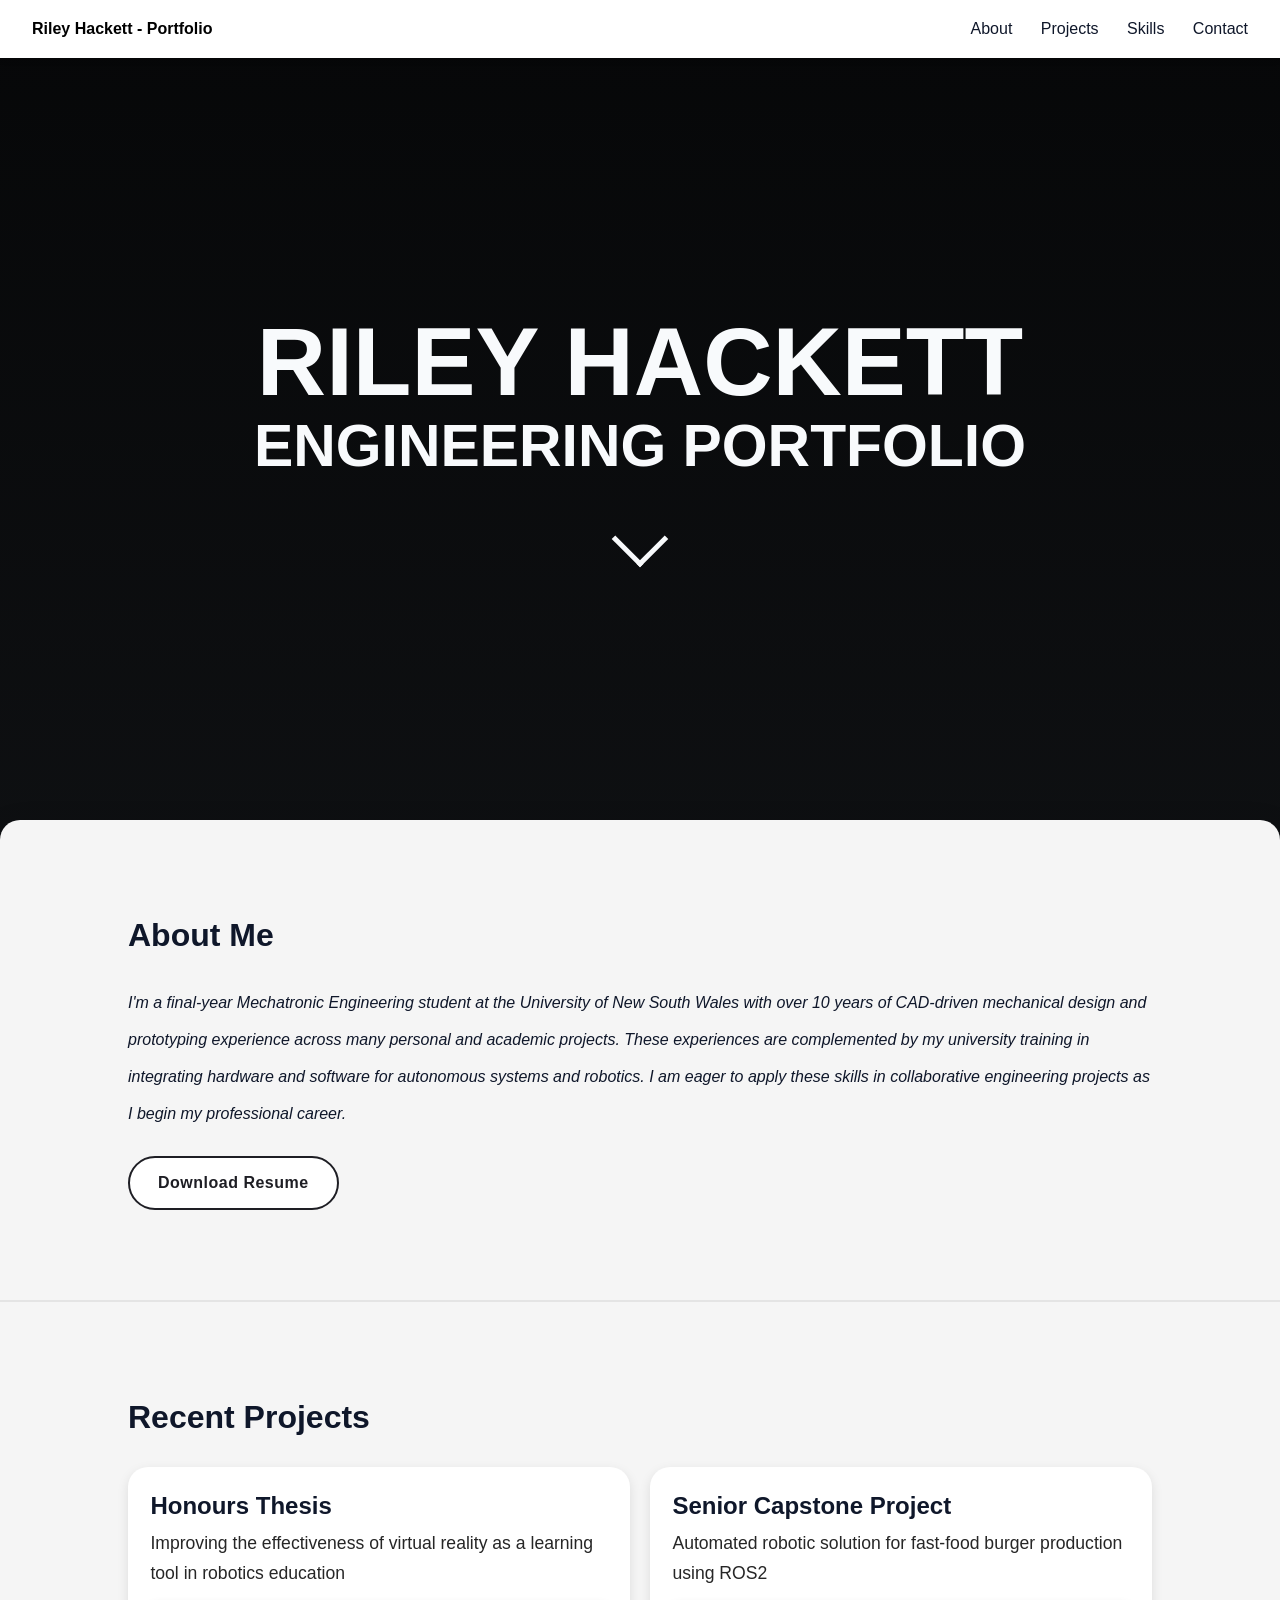
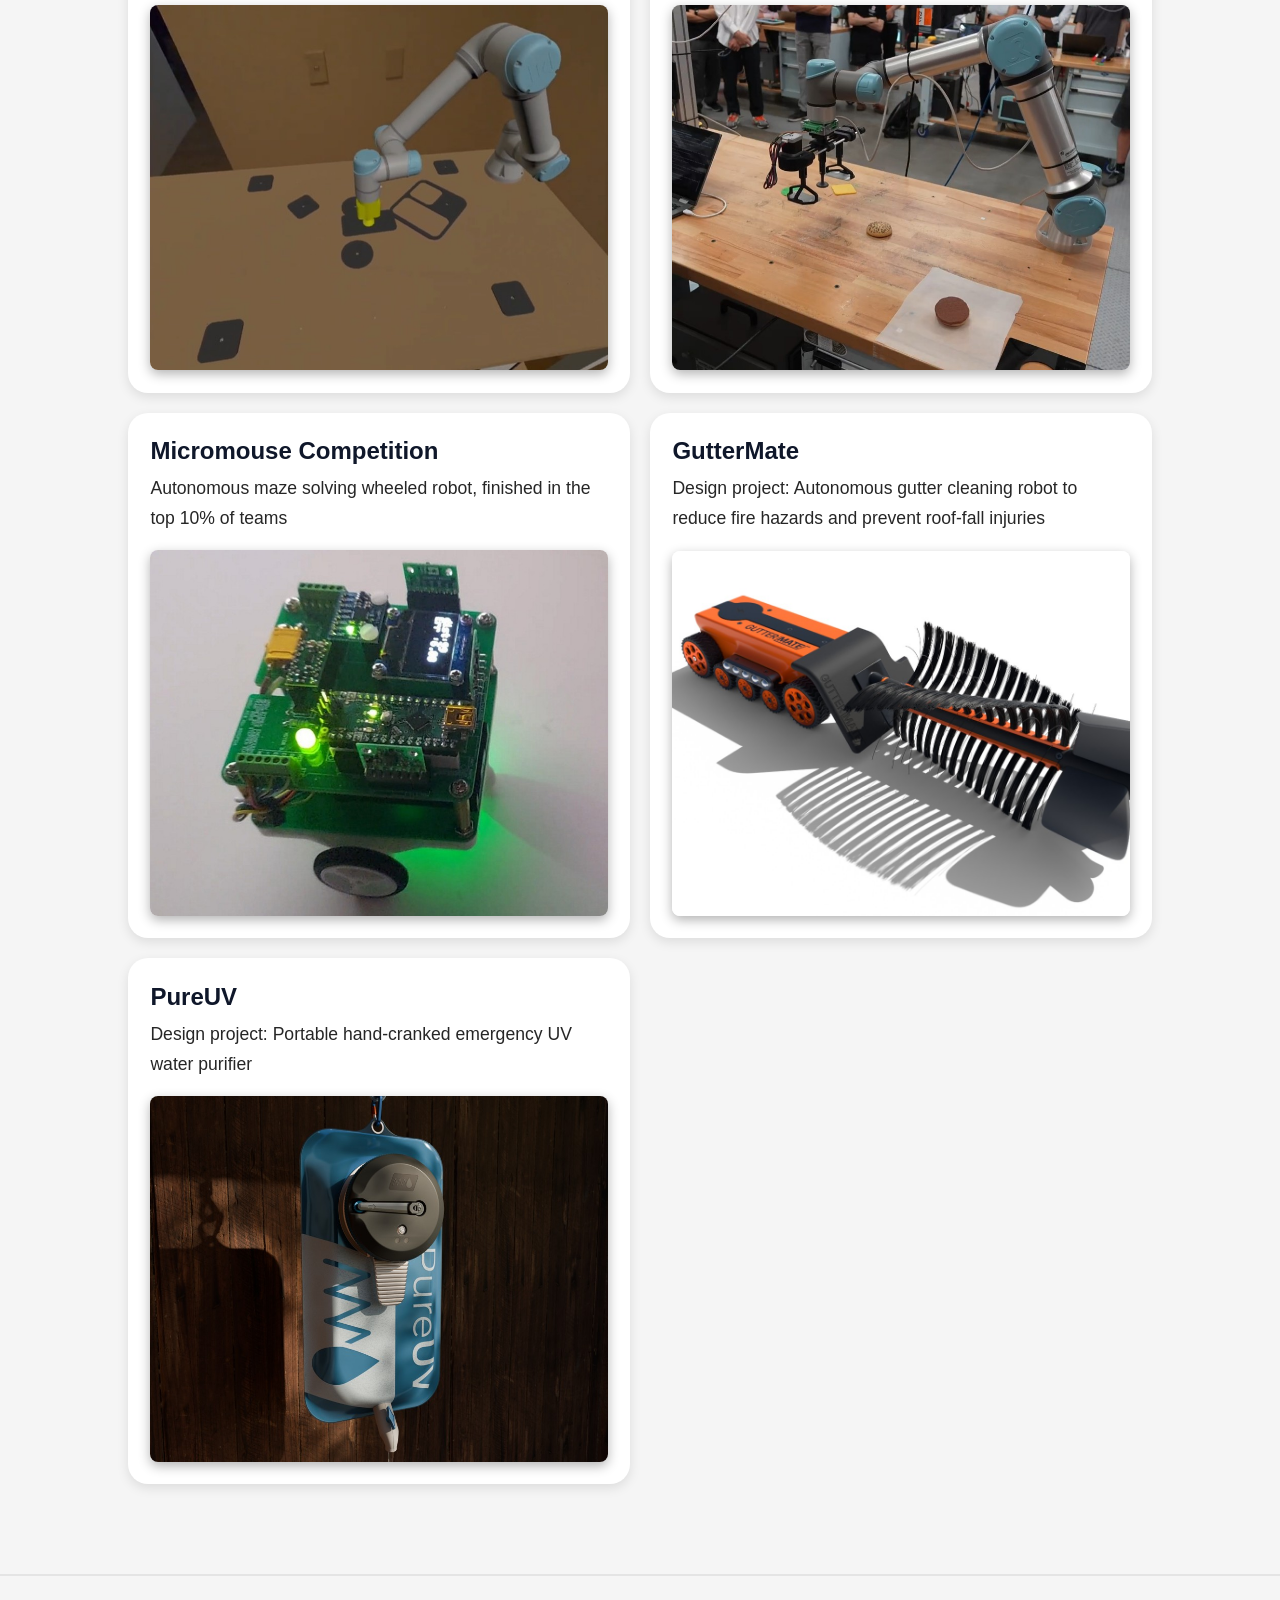
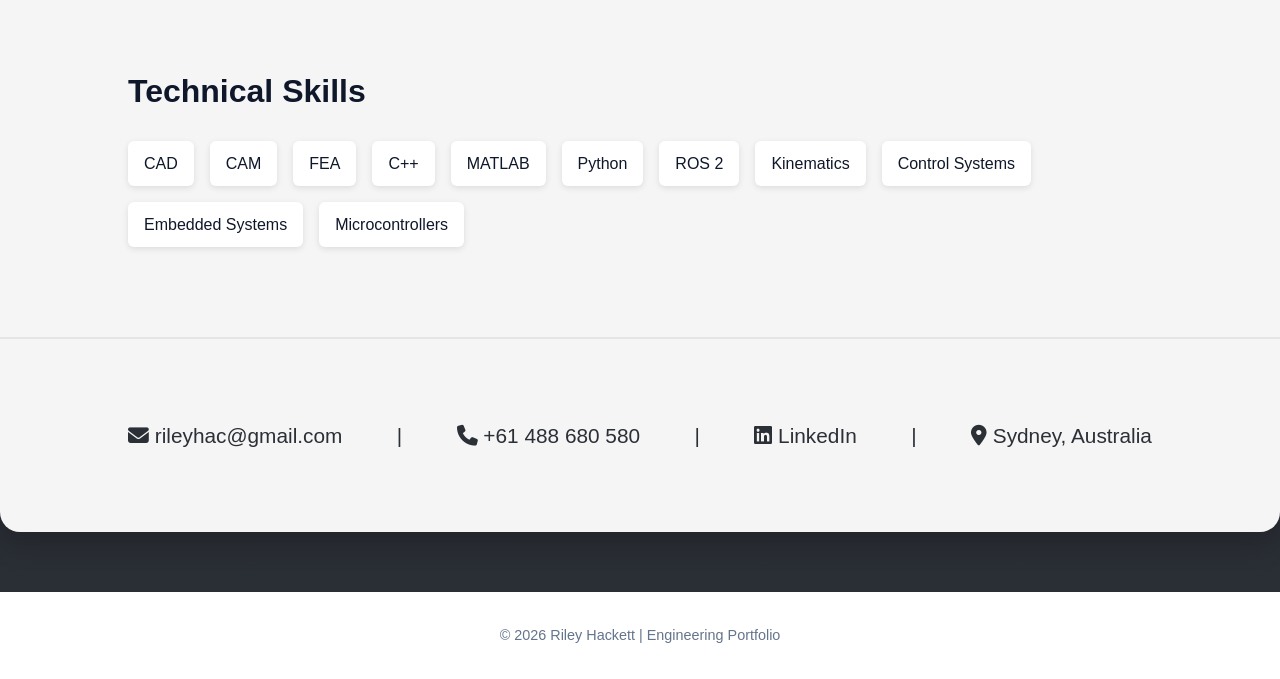
==== index1.html @ 7ede51b1 "Update and rename index.html to index1.html" ====
<!DOCTYPE html>
<html lang="en">
<head>
    <meta charset="UTF-8">
    <meta name="viewport" content="width=device-width, initial-scale=1.0">
    <title>Riley Hackett | Engineering Portfolio</title>
    <link rel="stylesheet" href="style.css">
    <link rel="stylesheet" href="https://cdnjs.cloudflare.com/ajax/libs/font-awesome/6.4.0/css/all.min.css">
    
</head>

<body>

    <nav>
        <div><strong>Riley Hackett - Portfolio</strong></div>
        <div>
            <a href="#about" id="nav-about">About</a>
            <a href="#projects">Projects</a>
            <a href="#skills">Skills</a>
            <a href="#contact">Contact</a>
        </div>
    </nav>

    <section class="hero">
        <h1><strong>RILEY HACKETT</strong></h1>
        <h2><strong>ENGINEERING PORTFOLIO</strong></h2>


        <a class="custom-btn" id="scroll-btn">
            <span class="arrow"></span>
        </a>

        <script>
            document.addEventListener("DOMContentLoaded", function () {

                function scrollToAbout(e) {
                    e.preventDefault();

                    document.getElementById("about").scrollIntoView({
                        behavior: "smooth",
                        block: "center"
                    });
                }

                // Arrow button
                document.getElementById("scroll-btn")
                    .addEventListener("click", scrollToAbout);

                // Nav About link
                document.getElementById("nav-about")
                    .addEventListener("click", scrollToAbout);

            });
        </script>

    </section>

    <div class="main-content">
        <section id="about">
            <h2 class="section-title">About Me</h2>
            <p><em>
                I'm a final-year Mechatronic Engineering student at the University of New South Wales with over 10 years of CAD-driven mechanical design and prototyping experience across many personal 
                and academic projects. These experiences are complemented by my university training in integrating hardware and software 
                for autonomous systems and robotics. I am eager to apply these skills in collaborative engineering projects as I begin my professional career.
            </em></p>
            <a href="Riley Hackett - Resume.pdf" class="resume-btn" target="_blank" download>
                Download Resume
            </a>
        </section>


        <section id="projects">
            <h2 class="section-title">Recent Projects</h2>

            <div class="projects-grid">

                <a href="projects/project1.html" class="project-card">
                    <h3>Honours Thesis</h3>
                    <p>Improving the effectiveness of virtual reality as a learning tool in robotics education</p>
                    <img src="resources\Thesis_Sample.jpg" alt="Project 1 Render" class="project-image">
                </a>

                <a href="projects/project2.html" class="project-card">
                    <h3>Senior Capstone Project</h3>
                    <p>Automated robotic solution for fast-food burger production using ROS2</p>
                    <img src="resources\Capstone_Sample.jpg" alt="Project 2 Render" class="project-image">
                </a>

                <a href="projects/project3.html" class="project-card">
                    <h3>Micromouse Competition</h3>
                    <p>Autonomous maze solving wheeled robot, finished in the top 10% of teams</p>
                    <img src="resources\Micromouse_Sample.jpg" alt="Project 3 Render" class="project-image">
                </a>

                <a href="projects/project4.html" class="project-card">
                    <h3>GutterMate</h3>
                    <p>Design project: Autonomous gutter cleaning robot to reduce fire hazards and prevent roof-fall injuries</p>
                    <img src="resources\Guttermate_Sample.jpg" alt="Project 4 Render" class="project-image">
                </a>

                <a href="projects/project5.html" class="project-card">
                    <h3>PureUV</h3>
                    <p>Design project: Portable hand-cranked emergency UV water purifier</p>
                    <img src="resources\PureUV_Sample.jpg" alt="Project 5 Render" class="project-image">
                </a>

            </div>
        </section>

        <section id="skills">
            <h2 class="section-title">Technical Skills</h2>
            <div class="skills-list">
                <div class="skill">CAD</div>
                <div class="skill">CAM</div>
                <div class="skill">FEA</div>
                <div class="skill">C++</div>
                <div class="skill">MATLAB</div>
                <div class="skill">Python</div>
                <div class="skill">ROS 2</div>
                <div class="skill">Kinematics</div>
                <div class="skill">Control Systems</div>
                <div class="skill">Embedded Systems</div>
                <div class="skill">Microcontrollers</div>
            </div>
        </section>

        <section id="contact">
            
            <div class="contact-links">
                <span><i class="fas fa-envelope"></i> rileyhac@gmail.com</span>
                <span class="separator">|</span>
                <span><i class="fas fa-phone"></i> +61 488 680 580</span>
                <span class="separator">|</span>
                <a href="https://www.linkedin.com/in/riley-hackett-a3109529b/" target="_blank" rel="noopener noreferrer"><i class="fab fa-linkedin"></i> LinkedIn</a>
                <span class="separator">|</span>
                <span><i class="fas fa-map-marker-alt"></i> Sydney, Australia</span>
            </div>
        </section>
    </div>
    



    <footer>
        © 2026 Riley Hackett | Engineering Portfolio
    </footer>

</body>
</html>
---- style.css ----
:root {
    --primary: #0f172a;
    --accent: #2563eb;
    --light: #f8fafc;
    --gray: #64748b;
    --bg1: #060708;
    --bg2: #2B2F36;
    --card: #F5F5F5;
    --resbtn: #1E1E24;
}

* {
    margin: 0;
    padding: 0;
    box-sizing: border-box;
    font-family: Arial, Helvetica, sans-serif;
}

body {
    background: linear-gradient(to bottom, var(--bg1), var(--bg2));
    color: var(--priamry);
    line-height: 1.6;
}

nav {
    position: fixed;
    width: 100%;
    background: white;
    padding: 1rem 2rem;
    display: flex;
    justify-content: space-between;
    align-items: center;
    box-shadow: 0 2px 8px rgba(0,0,0,0.05);
    z-index: 1000;
}

    nav a {
        text-decoration: none;
        color: var(--primary);
        margin-left: 1.5rem;
        font-weight: 500;
    }

        nav a:hover {
            color: var(--accent);
        }

section {
    padding: 90px 10%;
}

.hero {
    color: var(--light);
    min-height: 100vh;
    display: flex;
    flex-direction: column;
    justify-content: center;
    align-items: center;
    text-align: center;
}

    .hero h1 {
        font-size: 6rem;
        margin-bottom: 0;
        line-height: 1.1;
    }

    .hero h2 {
        margin-top: 0;
        font-size: 3.68rem;
        margin-bottom: 0rem;
        line-height: 1.1;
    }

    .hero p {
        margin-top: 20px;
        max-width: 600px;
        font-size: 2rem;
        color: var(--light);
    }

.section-title {
    font-size: 2rem;
    margin-bottom: 1.5rem;
}

.main-content {
    background-color: var(--card); /* white box */
    color: #0f172a; /* dark text inside main content */
    max-width: 1300px;
    margin: -80px auto 60px auto; /* negative top margin to slightly overlap hero */
    
    border-radius: 20px;
    box-shadow: 0 10px 30px rgba(0,0,0,0.2);
}

    .main-content p {
        line-height: 1.7;
    }

#about p {
    line-height: 2.3; /* more spacing between lines */
    
}


.skills-list {
    display: flex;
    flex-wrap: wrap;
    gap: 1rem;
}

.skill {
    background: white;
    padding: 0.6rem 1rem;
    border-radius: 6px;
    box-shadow: 0 2px 6px rgba(0,0,0,0.1);
}

.projects-grid {
    display: grid;
    grid-template-columns: repeat(2, 1fr); /* 2 columns */
    gap: 20px; /* spacing between cards */
    padding: 0rem 0;
}

@media (max-width: 768px) {
    .projects-grid {
        grid-template-columns: 1fr; /* single column on mobile */
    }
}

.project-card {
    background: white;
    border-radius: 20px;
    box-shadow: 0 4px 12px rgba(0,0,0,0.1);
    text-decoration: none;
    color: inherit;
    transition: transform 0.2s ease, box-shadow 0.2s ease;
    display: flex;
    flex-direction: column;
    padding: 1.4rem; /* <- buffer on all sides */
    box-sizing: border-box; /* ensures padding doesn't break card width */
    overflow: hidden;
}

    /* Hover effect */
    .project-card:hover {
        transform: translateY(-6px);
        box-shadow: 0 8px 18px rgba(0,0,0,0.08);
    }

    /* Image styling � scale without cropping */
    .project-card img {
        width: 100%;
        height: auto; /* maintain aspect ratio */
        display: block;
        border-radius: 8px;
        box-shadow: 0 4px 12px rgba(0, 0, 0, 0.3);
        margin-top: auto;
    }

    .project-card .card-content {
        padding: 1rem; /* space between text and card border */
        display: flex;
        flex-direction: column;
    }

    /* Maintain heading formatting */
    .project-card h3 {
        margin: 0rem 0 0 0;
        font-size: 1.5rem;
        line-height: 1.3;
        margin-bottom: 0.5rem;
    }

    /* Paragraph formatting */
    .project-card p {
        font-size: 1.1rem;
        color: #262626;
        margin-bottom: 1rem;
    }

.btn {
    display: inline-block;
    margin-top: 1.5rem;
    padding: 0.8rem 1.5rem;
    background: var(--accent);
    color: white;
    text-decoration: none;
    border-radius: 6px;
    font-weight: bold;
}

.resume-btn {
    display: inline-block;
    margin-top: 1.5rem;
    padding: 0.75rem 1.75rem;
    border: 2px solid var(--resbtn);
    border-radius: 999px; /* Makes it fully pill-shaped */

    background-color: white;
    color: var(--resbtn);
    font-weight: 600;
    letter-spacing: 0.5px;
    text-decoration: none;
    transition: all 0.25s ease;
}

    .resume-btn:hover {
        background-color: var(--resbtn);
        color: white;
        transform: translateY(-4px);
    }

/* Container for the arrow */
.custom-btn {
    display: inline-block;
    width: 80px;
    height: 80px;
    position: relative;
    margin-top: 2rem;
    cursor: pointer; /* show pointer on hover */
    animation: bounce 2s infinite;
    
}

    /* Circular background behind arrow */
    .custom-btn::before {
        content: "";
        position: absolute;
        left: 50%;
        top: 50%;
        width: 0;
        height: 0;
        background: var(--light); /* semi-transparent white */
        border-radius: 50%;
        transform: translate(-50%, -50%) scale(0);
        transition: width 0.3s ease, height 0.3s ease, transform 0.3s ease;
        z-index: 0; /* behind arrow */
    }

    /* Show circle on hover */
    .custom-btn:hover::before {
        width: 80px; /* slightly bigger than button */
        height: 80px;
        transform: translate(-50%, -55%) scale(1);
    }

    /* Actual arrow inside */
    .custom-btn .arrow {
        display: block;
        position: absolute;
        left: 50%;
        top: 10%;
        width: 40px;
        height: 40px;
        border-bottom: 5px solid var(--light);
        border-right: 5px solid var(--light);
        transform: translateX(-50%) rotate(45deg); /* rotate only the arrow */
        transition: border-color 0.3s ease;
        z-index: 1; /* ensure arrow is above the circle */
    }

    /* Change arrow color on hover */
    .custom-btn:hover .arrow {
        border-color: var(--bg1);
    }

/* Bounce animation */
@keyframes bounce {
    0%, 20%, 50%, 80%, 100% {
        transform: translateY(0);
    }

    40% {
        transform: translateY(10px);
    }

    60% {
        transform: translateY(5px);
    }
}

html {
    scroll-behavior: smooth;
}

section + section {
    border-top: 2px solid rgba(0,0,0,0.07);
}


#contact {
    /* Keep same left/right padding as other sections */
    padding: 4rem 10%;
}

.contact-links {
    display: flex;
    justify-content: space-between; /* center the whole row */
    align-items: center;
    gap: 1rem; /* space around items */
    margin-top: 1rem;
    margin-bottom: 1rem;
    flex-wrap: wrap; /* handle small screens */
    font-size: 1.3rem;
}

    .contact-links span,
    .contact-links a {
        color: var(--bg2);
        text-decoration: none;
        font-weight: 500;
    }

        .contact-links a:hover {
            color: var(--accent);
        }

.separator {
    color: var(--bg2);
    user-select: none; /* prevents accidental text selection of | */
}

/* Mobile: stack items vertically and remove separators */
@media (max-width: 768px) {
    .contact-links {
        flex-direction: column;
        align-items: center;
    }

        .contact-links .separator {
            display: none;
        }
}

footer {
    text-align: center;
    padding: 2rem;
    background: white;
    color: var(--gray);
    font-size: 0.9rem;
}

@media(max-width: 768px) {
    section {
        padding: 100px 5%;
    }
}
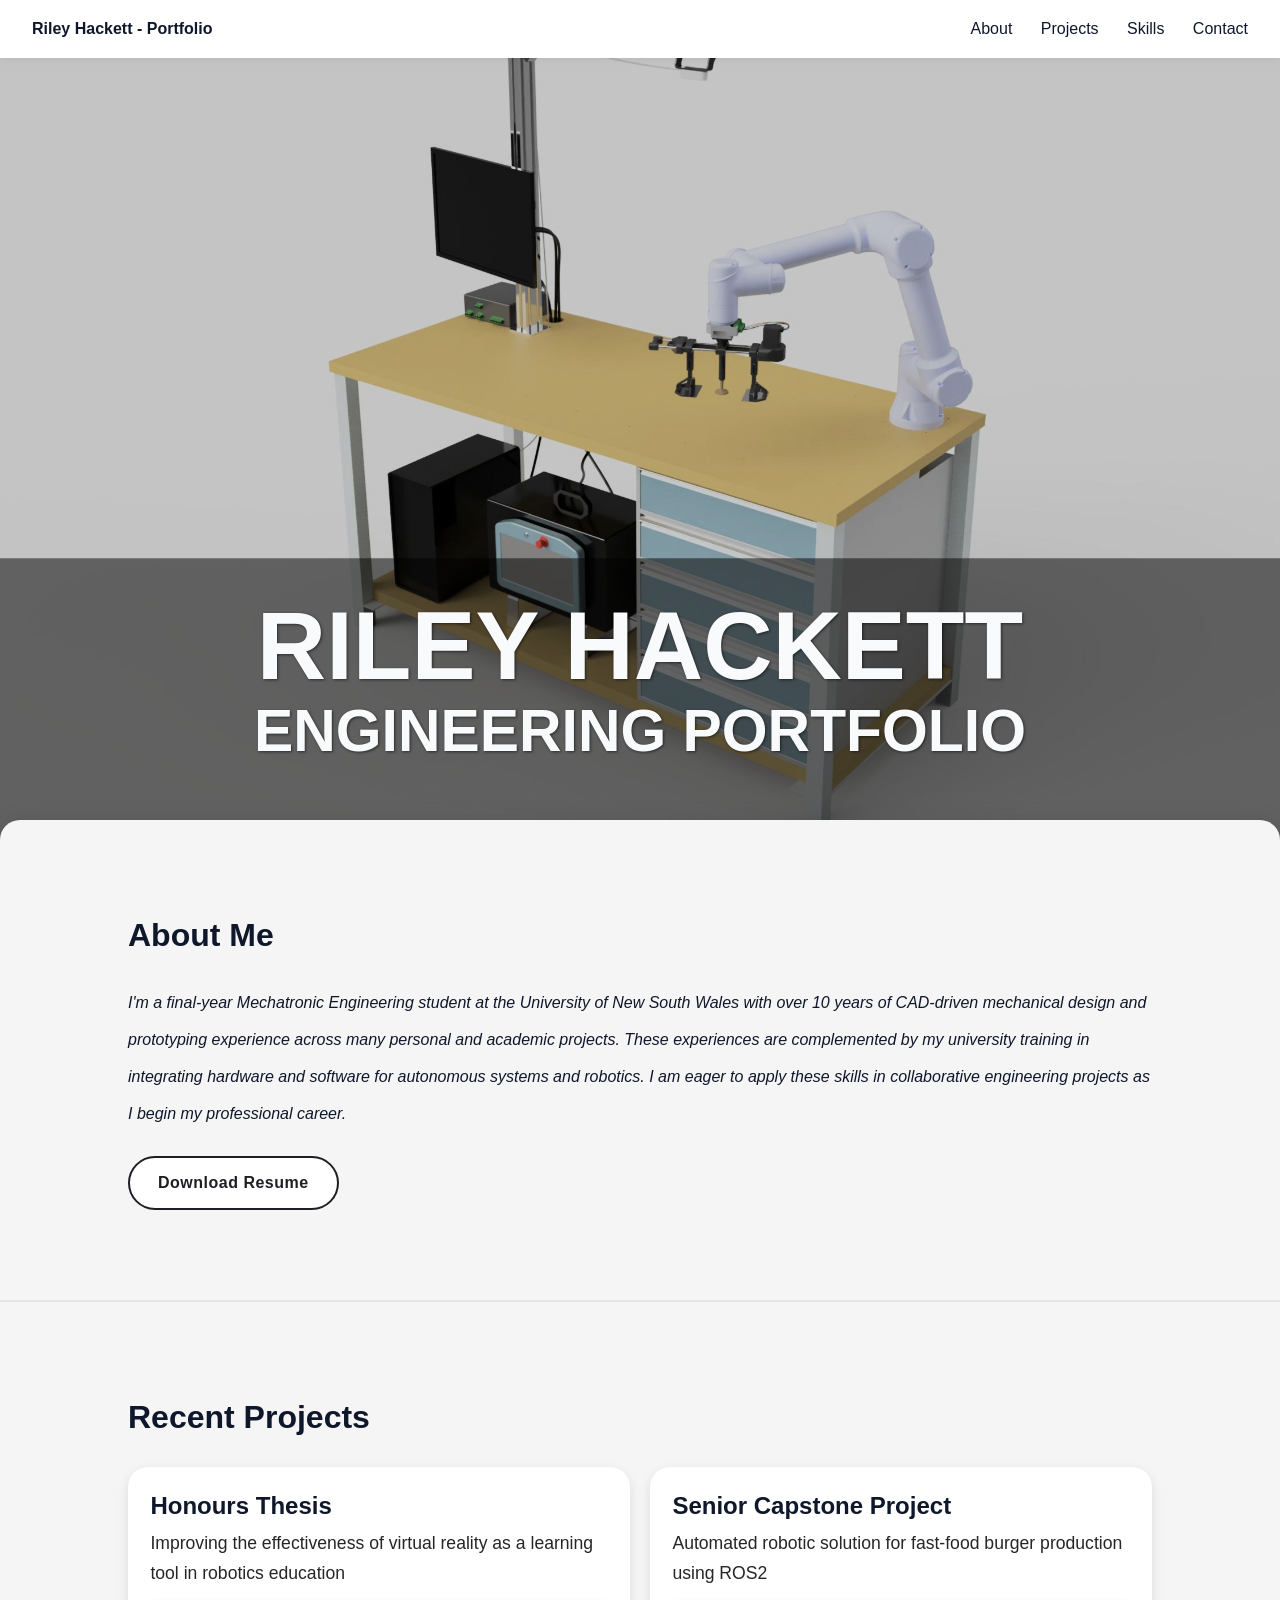
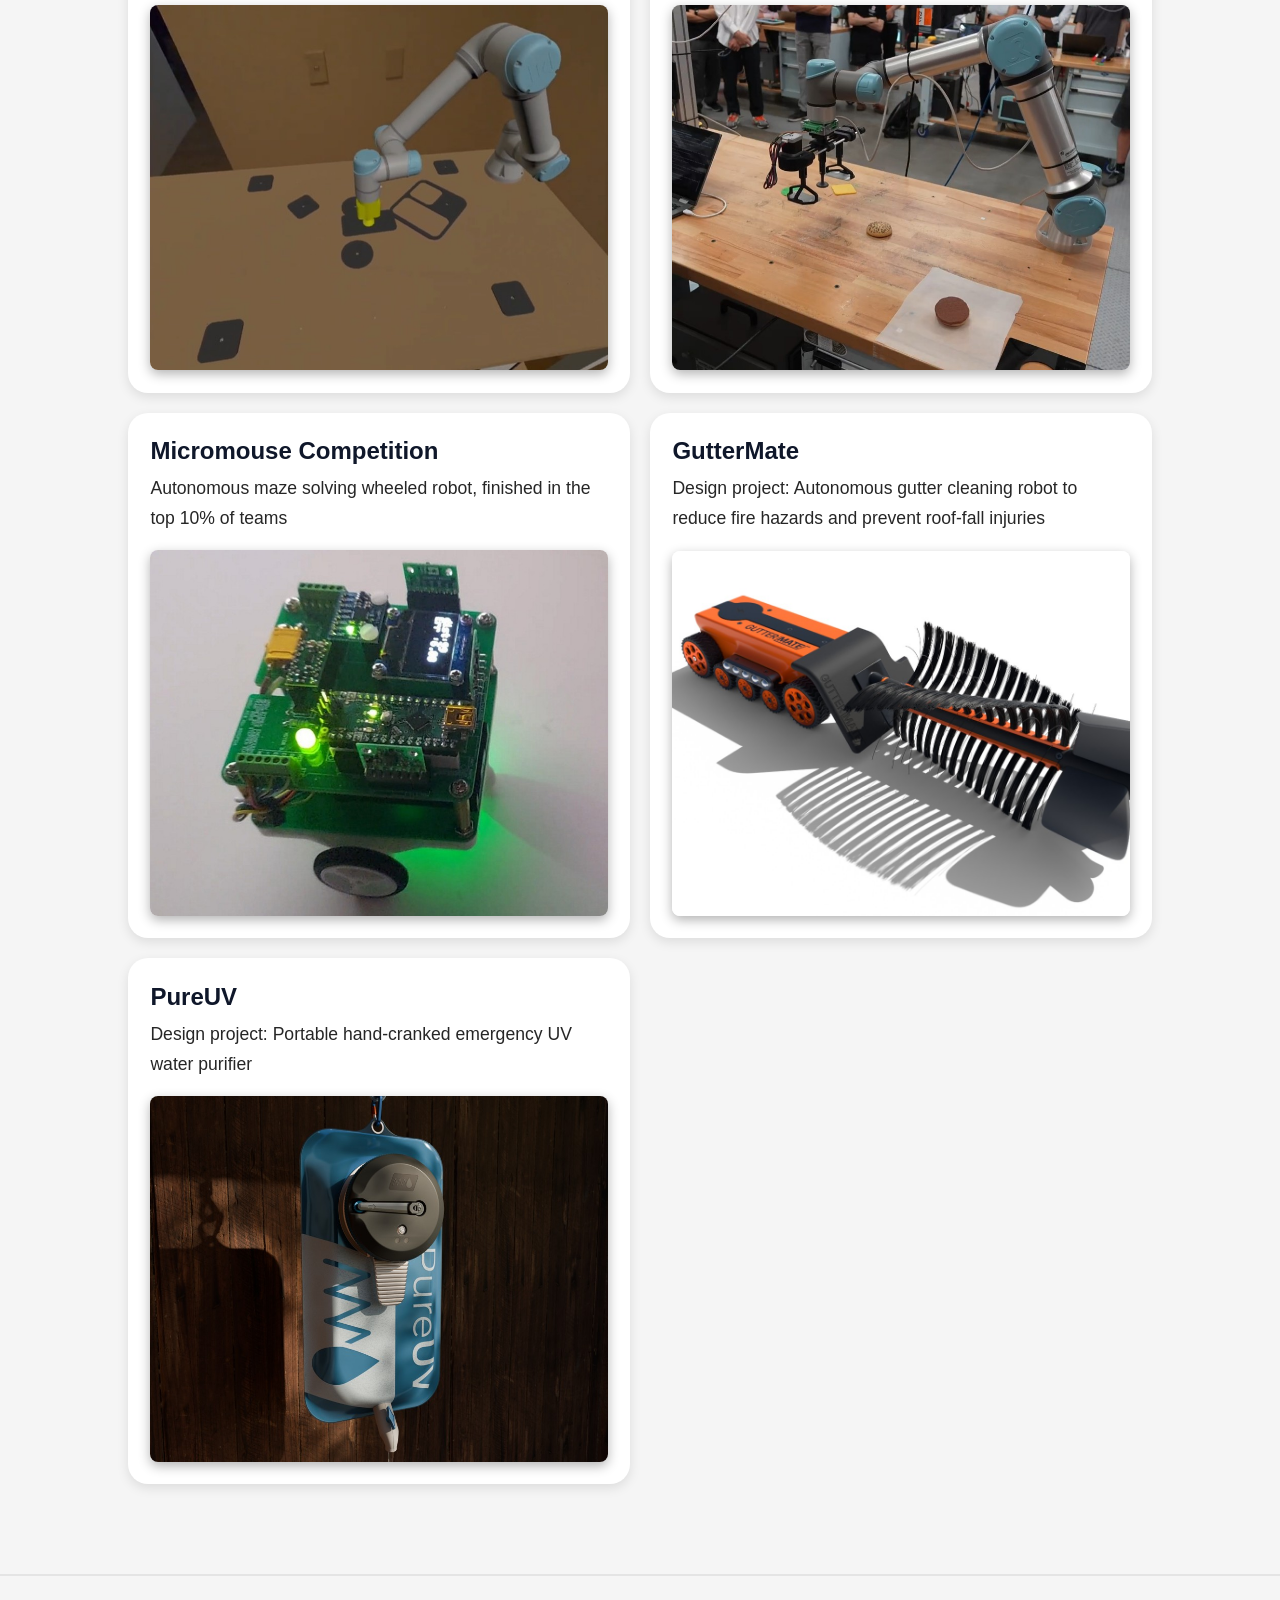
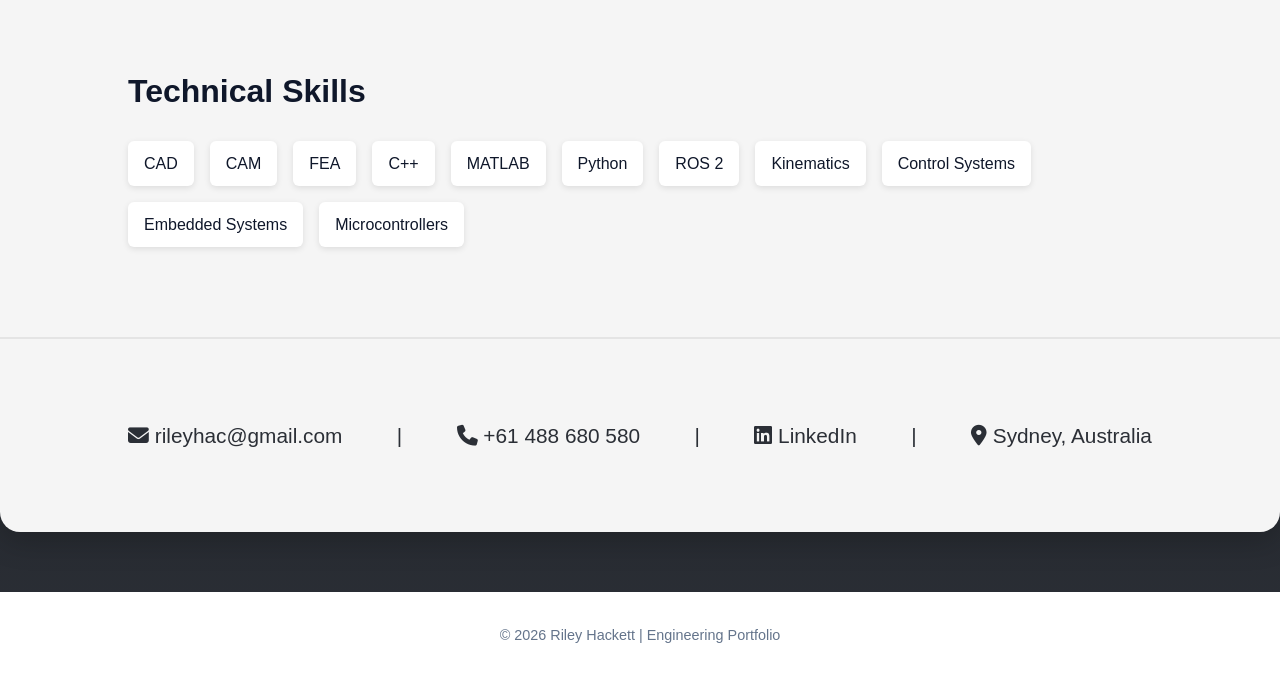
==== commit 1022b4c6: "Update and rename index.html to index1.html" ====
--- a/index1.html
+++ b/index1.html
@@ -22,13 +22,28 @@
     </nav>
 
     <section class="hero">
-        <h1><strong>RILEY HACKETT</strong></h1>
-        <h2><strong>ENGINEERING PORTFOLIO</strong></h2>
+        <div class = "hero-text-overlay">
+            <h1><strong>RILEY HACKETT</strong></h1>
+            <h2><strong>ENGINEERING PORTFOLIO</strong></h2>
 
 
-        <a class="custom-btn" id="scroll-btn">
-            <span class="arrow"></span>
-        </a>
+            <a class="custom-btn" id="scroll-btn">
+                <span class="arrow"></span>
+            </a>
+        </div>
+        
+
+        <script>
+            const hero = document.querySelector('.hero');
+            const nav = document.querySelector('nav');
+            const navHeight = nav.offsetHeight;
+
+            window.addEventListener('scroll', () => {
+                const scrollY = window.scrollY;
+                // offset relative to hero's start
+                hero.style.backgroundPosition = `center ${scrollY * 0.6}px`;
+            });
+        </script>
 
         <script>
             document.addEventListener("DOMContentLoaded", function () {
--- a/style.css
+++ b/style.css
@@ -17,8 +17,12 @@
 }
 
 body {
-    background: linear-gradient(to bottom, var(--bg1), var(--bg2));
-    color: var(--priamry);
+    background: linear-gradient( 
+    to bottom, 
+    var(--bg1) 50%, /* start the first color at 20% down the page */
+    var(--bg2) 100% /* second color goes to the bottom */
+    );
+    color: var(--primary);
     line-height: 1.6;
 }
 
@@ -57,26 +61,70 @@
     justify-content: center;
     align-items: center;
     text-align: center;
-}
-
-    .hero h1 {
-        font-size: 6rem;
-        margin-bottom: 0;
-        line-height: 1.1;
-    }
-
-    .hero h2 {
-        margin-top: 0;
-        font-size: 3.68rem;
-        margin-bottom: 0rem;
-        line-height: 1.1;
-    }
+    background-image: url('resources/mainRender.jpg');
+    background-size: cover; /* fill the section */
+    background-position: center top; /* center the image */
+    background-repeat: no-repeat; /* prevent tiling */
+    
+    position: relative; /* for overlay */
+}
+
+
+
+    .hero::before {
+        content: "";
+        position: absolute;
+        top: 0;
+        left: 0;
+        width: 100%;
+        height: 100%;
+        background: rgba(0,0,0,0.2); /* adjust darkness */
+        z-index: 0; /* behind the text */
+    }
+
+.hero-text-overlay {
+    position: absolute; /* keep it positioned normally for flow */
+    width: 100vw; /* full viewport width */
+    left: 50%;
+    right: 50%;
+    margin-left: -50vw; /* shift left to align with screen edge */
+    margin-right: -50vw;
+    background: rgba(0, 0, 0, 0.5);
+    text-align: center;
+    padding: 2.2rem 0;
+    box-sizing: border-box;
+    transform: translateY(80%);
+}
+
+    .hero-text-overlay h1,
+    .hero-text-overlay h2 {
+        margin: 0rem 0; /* minimal spacing between them */
+    }
+
+.hero h1 {
+    margin-top: 0px;
+    font-size: 6rem;
+    margin-bottom: 0;
+    line-height: 1.1;
+    z-index: 1;
+    text-shadow: 1px 1px 3px rgba(0,0,0,0.55);
+}
+
+.hero h2 {
+    margin-top: 0;
+    font-size: 3.68rem;
+    margin-bottom: 0rem;
+    line-height: 1.1;
+    z-index: 1;
+    text-shadow: 1px 1px 3px rgba(0,0,0,0.55);
+}
 
     .hero p {
         margin-top: 20px;
         max-width: 600px;
         font-size: 2rem;
         color: var(--light);
+        z-index: 1;
     }
 
 .section-title {
@@ -92,6 +140,8 @@
     
     border-radius: 20px;
     box-shadow: 0 10px 30px rgba(0,0,0,0.2);
+    position: relative;
+    z-index: 2;
 }
 
     .main-content p {
